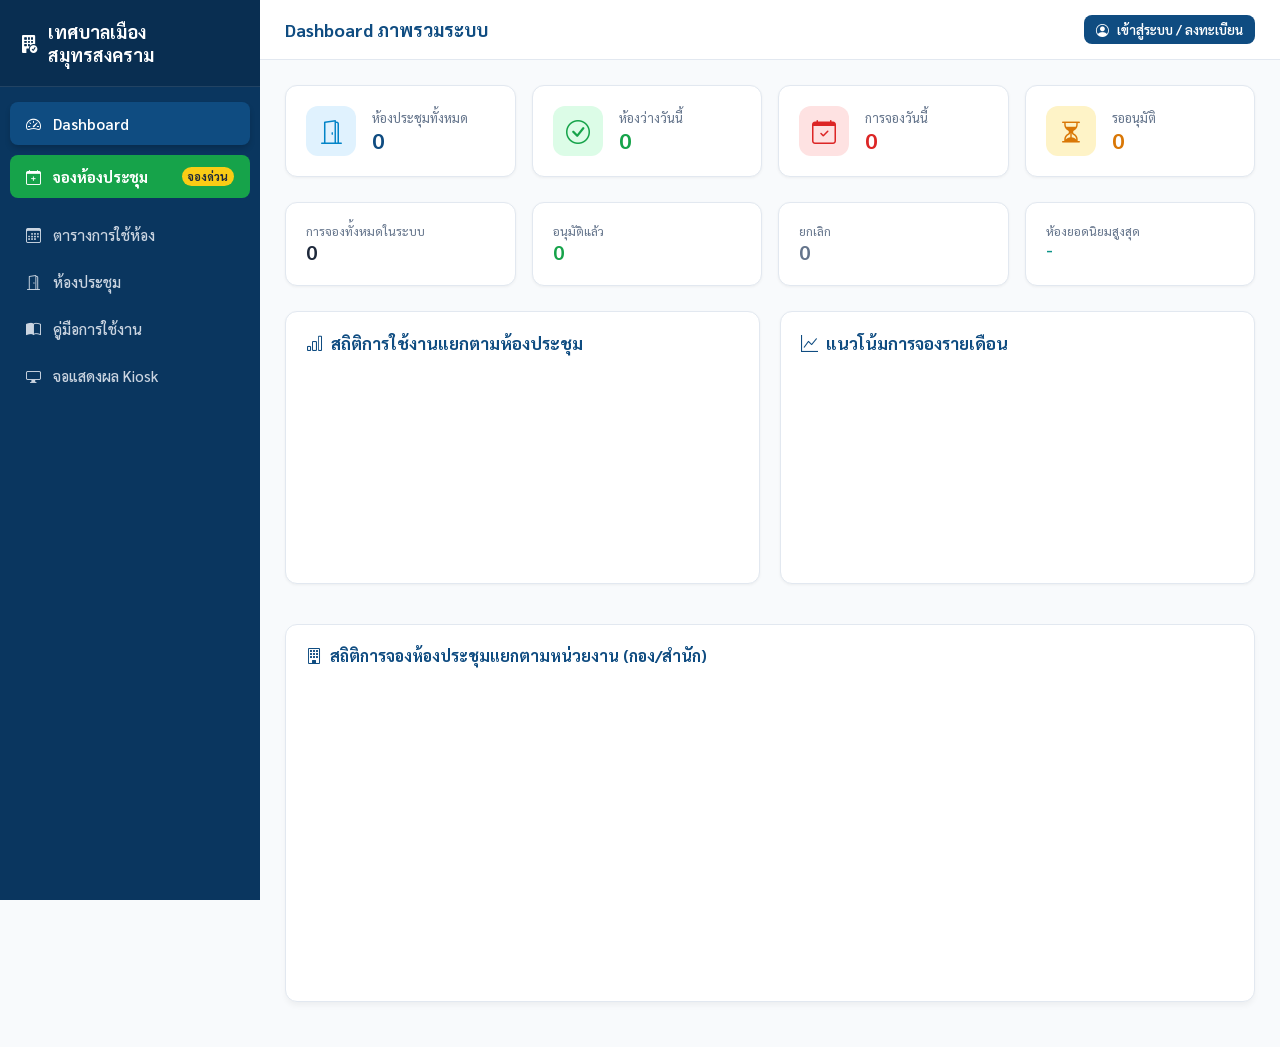
==== index.html @ 31d47b9c "Update index.html" ====
<!DOCTYPE html>
<html lang="th">
<head>
  <meta charset="UTF-8">
  <meta name="viewport" content="width=device-width, initial-scale=1.0, maximum-scale=1.0">
  <title>ระบบจองห้องประชุมออนไลน์ | เทศบาลเมืองสมุทรสงคราม</title>
  
  <!-- Google Fonts: Sarabun -->
  <link rel="preconnect" href="https://fonts.googleapis.com">
  <link rel="preconnect" href="https://fonts.gstatic.com" crossorigin>
  <link href="https://fonts.googleapis.com/css2?family=Sarabun:wght@300;400;500;600;700&display=swap" rel="stylesheet">
  
  <!-- Bootstrap Icons 1.11.3 -->
  <link rel="stylesheet" href="https://cdn.jsdelivr.net/npm/bootstrap-icons@1.11.3/font/bootstrap-icons.min.css">
  
  <!-- Flatpickr (ปฏิทินไทย พ.ศ.) -->
  <link rel="stylesheet" href="https://cdn.jsdelivr.net/npm/flatpickr/dist/flatpickr.min.css">
  
  <!-- SweetAlert2 v11 -->
  <script src="https://cdn.jsdelivr.net/npm/sweetalert2@11"></script>
  
  <!-- Chart.js 4.4.1 -->
  <script src="https://cdn.jsdelivr.net/npm/chart.js"></script>
  
  <!-- FullCalendar 6.1.11 -->
  <script src="https://cdn.jsdelivr.net/npm/fullcalendar@6.1.11/index.global.min.js"></script>
  
  <!-- QRCode.js 1.0.0 -->
  <script src="https://cdnjs.cloudflare.com/ajax/libs/qrcodejs/1.0.0/qrcode.min.js"></script>

  <!-- Google Identity Services (GIS) -->
  <script src="https://accounts.google.com/gsi/client" async defer></script>

  <style>
    :root {
      --primary: #0f4c81;
      --primary-dark: #0a365f;
      --accent: #17a2b8;
      --success: #16a34a;
      --warning: #d97706;
      --danger: #dc2626;
      --teal: #0d9488;
      --bg-body: #f8fafc;
      --card-bg: #ffffff;
      --text-main: #1e293b;
      --muted: #64748b;
      --border: #e2e8f0;
      --sidebar-width: 260px;
    }

    * { box-sizing: border-box; margin: 0; padding: 0; font-family: 'Sarabun', sans-serif; }
    body { background-color: var(--bg-body); color: var(--text-main); display: flex; min-height: 100vh; overflow-x: hidden; }

    /* Layout & Sidebar */
    .sidebar { width: var(--sidebar-width); background: var(--primary-dark); color: #fff; position: fixed; top: 0; bottom: 0; left: 0; z-index: 100; display: flex; flex-direction: column; transition: transform 0.3s ease; }
    .sidebar-brand { padding: 20px; font-size: 18px; font-weight: 700; display: flex; align-items: center; gap: 10px; border-bottom: 1px solid rgba(255,255,255,0.1); background: rgba(0,0,0,0.15); }
    .sidebar-menu { padding: 15px 10px; flex-grow: 1; overflow-y: auto; }
    .nav-item { width: 100%; display: flex; align-items: center; gap: 12px; padding: 12px 16px; color: #cbd5e1; background: transparent; border: none; border-radius: 8px; font-size: 15px; font-weight: 500; cursor: pointer; text-align: left; margin-bottom: 4px; transition: all 0.2s; }
    .nav-item:hover { background: rgba(255,255,255,0.08); color: #fff; }
    .nav-item.active { background: var(--primary); color: #fff; font-weight: 600; box-shadow: 0 4px 6px -1px rgba(0,0,0,0.2); }
    .nav-item-cta { background: #16a34a !important; color: #fff !important; font-weight: 700; margin-top: 10px; margin-bottom: 15px; }
    .nav-item-cta:hover { background: #15803d !important; }
    .badge-cta-pulse { background: #facc15; color: #1e293b; font-size: 11px; padding: 2px 6px; border-radius: 10px; font-weight: 700; margin-left: auto; animation: pulse 2s infinite; }
    .nav-badge { background: var(--danger); color: #fff; font-size: 11px; padding: 2px 6px; border-radius: 10px; font-weight: 700; margin-left: auto; }

    @keyframes pulse { 0% { transform: scale(1); } 50% { transform: scale(1.1); } 100% { transform: scale(1); } }

    .main-content { margin-left: var(--sidebar-width); flex-grow: 1; display: flex; flex-direction: column; min-width: 0; }
    .app-header { background: #fff; border-bottom: 1px solid var(--border); padding: 15px 25px; display: flex; align-items: center; justify-content: space-between; position: sticky; top: 0; z-index: 90; }
    .app-body { padding: 25px; flex-grow: 1; }

    /* Views */
    .app-view { display: none; }
    .app-view.active { display: block; animation: fadeIn 0.25s ease-in-out; }
    @keyframes fadeIn { from { opacity: 0; transform: translateY(4px); } to { opacity: 1; transform: translateY(0); } }

    /* UI Components */
    .card { background: var(--card-bg); border: 1px solid var(--border); border-radius: 12px; padding: 20px; margin-bottom: 20px; box-shadow: 0 1px 3px 0 rgba(0,0,0,0.05); }
    .card-header { display: flex; align-items: center; justify-content: space-between; margin-bottom: 15px; }
    .card-title { font-size: 17px; font-weight: 700; color: var(--primary); display: flex; align-items: center; gap: 8px; }
    
    .form-grid { display: grid; grid-template-columns: repeat(auto-fit, minmax(240px, 1fr)); gap: 16px; margin-bottom: 16px; }
    .form-group { display: flex; flex-direction: column; gap: 6px; }
    .form-group label { font-size: 13.5px; font-weight: 600; color: #475569; }
    .form-control { width: 100%; padding: 10px 14px; border: 1px solid var(--border); border-radius: 8px; font-size: 14px; outline: none; transition: border-color 0.2s; background: #fff; }
    .form-control:focus { border-color: var(--primary); box-shadow: 0 0 0 3px rgba(15,76,129,0.12); }
    
    .btn { display: inline-flex; align-items: center; justify-content: center; gap: 8px; padding: 10px 18px; border-radius: 8px; font-size: 14px; font-weight: 600; cursor: pointer; border: none; transition: all 0.2s; }
    .btn-primary { background: var(--primary); color: #fff; }
    .btn-primary:hover { background: var(--primary-dark); }
    .btn-success { background: var(--success); color: #fff; }
    .btn-danger { background: var(--danger); color: #fff; }
    .btn-outline { background: transparent; border: 1px solid var(--border); color: var(--text-main); }
    .btn-outline:hover { background: #f1f5f9; }
    .btn-sm { padding: 6px 12px; font-size: 13px; }

    /* Tables */
    .table-wrap { width: 100%; overflow-x: auto; }
    table { width: 100%; border-collapse: collapse; text-align: left; font-size: 14px; }
    th { background: #f8fafc; color: #475569; font-weight: 600; padding: 12px 14px; border-bottom: 2px solid var(--border); }
    td { padding: 12px 14px; border-bottom: 1px solid var(--border); color: #334155; }
    tr:hover td { background: #f8fafc; }

    /* Badges */
    .badge { display: inline-block; padding: 4px 10px; border-radius: 20px; font-size: 12px; font-weight: 600; }
    .badge-pending { background: #fef3c7; color: #b45309; }
    .badge-approved { background: #dcfce7; color: #15803d; }
    .badge-rejected { background: #fee2e2; color: #991b1b; }
    .badge-cancelled { background: #f1f5f9; color: #475569; }
    .badge-completed { background: #e0f2fe; color: #0369a1; }

    /* Room Availability Cards & Layout Selector */
    .avail-item { background: #fff; border: 1px solid var(--border); border-radius: 10px; padding: 14px; cursor: pointer; transition: all 0.2s; }
    .avail-item:hover { border-color: var(--primary); box-shadow: 0 4px 6px -1px rgba(0,0,0,0.05); }
    .avail-item.selected { border-color: var(--primary); background: #f0f9ff; box-shadow: 0 0 0 2px var(--primary); }
    .avail-status { font-size: 13px; font-weight: 500; }
    .avail-free { color: var(--success); }
    .avail-busy { color: var(--danger); }

    .layout-grid { display: grid; grid-template-columns: repeat(auto-fit, minmax(220px, 1fr)); gap: 15px; }
    .layout-card { background: #fff; border: 2px solid var(--border); border-radius: 12px; overflow: hidden; cursor: pointer; transition: all 0.2s; display: flex; flex-direction: column; }
    .layout-card:hover { border-color: #cbd5e1; }
    .layout-card.selected { border-color: var(--primary); background: #f0f9ff; box-shadow: 0 0 0 3px rgba(15,76,129,0.15); }
    .layout-media-wrap { position: relative; height: 140px; background: #e2e8f0; }
    .layout-media-wrap img { width: 100%; height: 100%; object-fit: cover; }
    .layout-tab-pill { position: absolute; bottom: 8px; left: 50%; transform: translateX(-50%); background: rgba(0,0,0,0.6); padding: 3px; border-radius: 20px; display: flex; gap: 2px; }
    .layout-tab-btn { background: transparent; border: none; color: #fff; font-size: 11px; padding: 3px 10px; border-radius: 15px; cursor: pointer; }
    .layout-tab-btn.active { background: var(--primary); font-weight: 600; }
    .layout-info { padding: 12px; flex-grow: 1; display: flex; flex-direction: column; }
    .layout-title { font-weight: 700; font-size: 14px; color: var(--primary); margin-bottom: 4px; }
    .layout-desc { font-size: 12px; color: var(--muted); margin-bottom: 10px; flex-grow: 1; }
    .btn-preview-layout { background: transparent; border: 1px solid var(--border); border-radius: 6px; font-size: 11.5px; color: var(--primary); padding: 4px; cursor: pointer; text-align: center; }
    .btn-preview-layout:hover { background: #e0f2fe; }

    /* Time Presets */
    .time-preset-btn { background: #f1f5f9; border: 1px solid var(--border); color: #334155; font-size: 12.5px; padding: 6px 12px; border-radius: 6px; cursor: pointer; font-weight: 600; }
    .time-preset-btn:hover { background: #e2e8f0; }
    .time-preset-btn.active { background: var(--primary); color: #fff; border-color: var(--primary); }

    /* Modals */
    .modal-backdrop { position: fixed; top: 0; left: 0; right: 0; bottom: 0; background: rgba(0,0,0,0.5); z-index: 1000; display: flex; align-items: center; justify-content: center; padding: 20px; opacity: 0; pointer-events: none; transition: opacity 0.2s; }
    .modal-backdrop.show { opacity: 1; pointer-events: auto; }
    .modal-box { background: #fff; border-radius: 12px; width: 100%; max-width: 600px; max-height: 90vh; overflow-y: auto; padding: 24px; box-shadow: 0 20px 25px -5px rgba(0,0,0,0.2); transform: translateY(10px); transition: transform 0.2s; }
    .modal-backdrop.show .modal-box { transform: translateY(0); }

    /* Loading Overlay */
    .loading-overlay { position: fixed; inset: 0; background: rgba(255,255,255,0.85); z-index: 2000; display: flex; flex-direction: column; align-items: center; justify-content: center; gap: 12px; opacity: 0; pointer-events: none; transition: opacity 0.2s; }
    .loading-overlay.show { opacity: 1; pointer-events: auto; }
    .spinner { width: 42px; height: 42px; border: 4px solid var(--border); border-top-color: var(--primary); border-radius: 50%; animation: spin 0.8s linear infinite; }
    @keyframes spin { to { transform: rotate(360deg); } }

    /* Responsive */
    @media (max-width: 768px) {
      .sidebar { transform: translateX(-100%); }
      .sidebar.open { transform: translateX(0); }
      .main-content { margin-left: 0; }
      .mobile-toggle { display: inline-flex !important; }
    }
    .mobile-toggle { display: none; background: transparent; border: none; font-size: 22px; cursor: pointer; color: var(--primary); }
    .sidebar-overlay { position: fixed; inset: 0; background: rgba(0,0,0,0.4); z-index: 95; display: none; }
    .sidebar-overlay.show { display: block; }
  </style>
</head>
<body>

  <!-- Sidebar Navigation -->
  <div class="sidebar" id="sidebar">
    <div class="sidebar-brand">
      <i class="bi bi-building-fill-check"></i>
      <span id="orgNameLabel">เทศบาลเมืองสมุทรสงคราม</span>
    </div>
    <div class="sidebar-menu">
      <button type="button" class="nav-item active" data-view="dashboard" onclick="navigateTo('dashboard')">
        <i class="bi bi-speedometer2"></i><span>Dashboard</span>
      </button>
      <button type="button" class="nav-item nav-item-cta" data-view="booking" onclick="navigateTo('booking')">
        <i class="bi bi-calendar-plus"></i><span>จองห้องประชุม</span>
        <span class="badge-cta-pulse">จองด่วน</span>
      </button>
      <button type="button" class="nav-item" data-view="calendar" onclick="navigateTo('calendar')">
        <i class="bi bi-calendar3"></i><span>ตารางการใช้ห้อง</span>
      </button>
      <button type="button" class="nav-item" data-view="rooms" onclick="navigateTo('rooms')">
        <i class="bi bi-door-open"></i><span>ห้องประชุม</span>
      </button>
      <!-- ปุ่มเมนูคู่มือการใช้งาน -->
<button type="button" class="nav-item" data-view="manual" onclick="navigateTo('manual')">
  <i class="bi bi-book-half"></i>
  <span>คู่มือการใช้งาน</span>
</button>
      <!-- เมนู Kiosk สำหรับขึ้นจอภาพ -->
      <button type="button" class="nav-item" data-view="kiosk" onclick="navigateTo('kiosk')">
        <i class="bi bi-display"></i><span>จอแสดงผล Kiosk</span>
      </button>

      <button type="button" class="nav-item auth-required-nav" data-view="mybookings" onclick="navigateTo('mybookings')" style="display:none;">
        <i class="bi bi-journal-check"></i><span>รายการของฉัน</span>
        <span id="sidebarMyBookingsBadge" class="nav-badge" style="display:none;">0</span>
      </button>
      <button type="button" class="nav-item auth-required-nav" data-view="stats" onclick="navigateTo('stats')" style="display:none;">
        <i class="bi bi-search"></i><span>สถิติและค้นหา</span>
      </button>
      <button type="button" class="nav-item" data-view="approval" id="navApprovalBtn" onclick="navigateTo('approval')" style="display:none;">
        <i class="bi bi-check2-square"></i><span>อนุมัติการจอง</span>
        <span id="sidebarPendingBadge" class="nav-badge" style="display:none;">0</span>
      </button>
      <button type="button" class="nav-item" data-view="admin" id="navAdminBtn" onclick="navigateTo('admin')" style="display:none;">
        <i class="bi bi-gear-fill"></i><span>จัดการระบบ</span>
        <span id="sidebarAdminBadge" class="nav-badge" style="display:none;">0</span>
      </button>
    </div>
  </div>

  <div class="sidebar-overlay" id="sidebarOverlay" onclick="toggleSidebar(false)"></div>

  <!-- Main Content Layout -->
  <div class="main-content">
    <header class="app-header">
      <div style="display: flex; align-items: center; gap: 15px;">
        <button class="mobile-toggle" onclick="toggleSidebar(true)"><i class="bi bi-list"></i></button>
        <h1 id="pageTitle" style="font-size: 18px; font-weight: 700; color: var(--primary);">Dashboard ภาพรวมระบบ</h1>
      </div>
      <div>
        <button type="button" class="btn btn-primary btn-sm" id="authActionBtn" onclick="openLoginModal()">
          <i class="bi bi-person-circle"></i> เข้าสู่ระบบ / ลงทะเบียน
        </button>
        <div id="headerUserBox" style="display: none; align-items: center; gap: 12px; cursor: pointer;" onclick="openProfileModal()">
          <div id="headerUserAvatar" style="width: 36px; height: 36px; background: var(--primary); color: #fff; border-radius: 50%; display: flex; align-items: center; justify-content: center; font-weight: 700;">U</div>
          <div style="text-align: left; line-height: 1.2;">
            <div id="headerUserName" style="font-size: 14px; font-weight: 700; color: var(--text-main);">ชื่อผู้ใช้</div>
            <div style="display: flex; align-items: center; gap: 6px;">
              <small id="headerUserDept" style="color: var(--muted); font-size: 11.5px;">กอง/สำนัก</small>
              <span id="headerUserRole" class="badge badge-approved" style="font-size: 10px; padding: 1px 6px;">User</span>
            </div>
          </div>
        </div>
      </div>
    </header>

    <div class="app-body">

      <!-- View: Dashboard -->
      <section class="app-view active" id="view-dashboard">
        <div style="display: grid; grid-template-columns: repeat(auto-fit, minmax(220px, 1fr)); gap: 16px; margin-bottom: 25px;">
          <div class="card" style="margin-bottom:0; display:flex; align-items:center; gap:16px;">
            <div style="width:50px; height:50px; background:#e0f2fe; color:#0284c7; border-radius:12px; display:flex; align-items:center; justify-content:center; font-size:24px;"><i class="bi bi-door-open"></i></div>
            <div><div style="font-size:13px; color:var(--muted);">ห้องประชุมทั้งหมด</div><div id="kpiTotalRooms" style="font-size:22px; font-weight:700; color:var(--primary);">0</div></div>
          </div>
          <div class="card" style="margin-bottom:0; display:flex; align-items:center; gap:16px;">
            <div style="width:50px; height:50px; background:#dcfce7; color:#16a34a; border-radius:12px; display:flex; align-items:center; justify-content:center; font-size:24px;"><i class="bi bi-check-circle"></i></div>
            <div><div style="font-size:13px; color:var(--muted);">ห้องว่างวันนี้</div><div id="kpiAvailToday" style="font-size:22px; font-weight:700; color:#16a34a;">0</div></div>
          </div>
          <div class="card" style="margin-bottom:0; display:flex; align-items:center; gap:16px;">
            <div style="width:50px; height:50px; background:#fee2e2; color:#dc2626; border-radius:12px; display:flex; align-items:center; justify-content:center; font-size:24px;"><i class="bi bi-calendar-check"></i></div>
            <div><div style="font-size:13px; color:var(--muted);">การจองวันนี้</div><div id="kpiBookedToday" style="font-size:22px; font-weight:700; color:#dc2626;">0</div></div>
          </div>
          <div class="card" style="margin-bottom:0; display:flex; align-items:center; gap:16px;">
            <div style="width:50px; height:50px; background:#fef3c7; color:#d97706; border-radius:12px; display:flex; align-items:center; justify-content:center; font-size:24px;"><i class="bi bi-hourglass-split"></i></div>
            <div><div style="font-size:13px; color:var(--muted);">รออนุมัติ</div><div id="kpiPending" style="font-size:22px; font-weight:700; color:#d97706;">0</div></div>
          </div>
        </div>

        <!-- Dashboard Quick Approval (เฉพาะ Admin/Approver) -->
        <div class="card" id="dashPendingCardContainer" style="display:none; border-left: 4px solid var(--warning);">
          <div class="card-header">
            <div class="card-title"><i class="bi bi-exclamation-triangle-fill" style="color:var(--warning);"></i> รายการจองด่วนที่รอการอนุมัติของคุณ</div>
            <button class="btn btn-outline btn-sm" onclick="loadDashboard()"><i class="bi bi-arrow-clockwise"></i> รีเฟรช</button>
          </div>
          <div class="table-wrap">
            <table>
              <thead>
                <tr><th>รหัส</th><th>วันที่ / เวลา</th><th>ห้องประชุม</th><th>หัวข้อ</th><th>ผู้จอง / หน่วยงาน</th><th>สถานะ</th><th>ดำเนินการด่วน</th></tr>
              </thead>
              <tbody id="dashPendingBody"></tbody>
            </table>
          </div>
        </div>

        <div style="display: grid; grid-template-columns: repeat(auto-fit, minmax(220px, 1fr)); gap: 16px; margin-bottom: 25px;">
          <div class="card" style="margin-bottom:0;"><div style="font-size:12.5px; color:var(--muted);">การจองทั้งหมดในระบบ</div><div id="kpiTotalBookings" style="font-size:20px; font-weight:700; color:var(--text-main);">0</div></div>
          <div class="card" style="margin-bottom:0;"><div style="font-size:12.5px; color:var(--muted);">อนุมัติแล้ว</div><div id="kpiApproved" style="font-size:20px; font-weight:700; color:var(--success);">0</div></div>
          <div class="card" style="margin-bottom:0;"><div style="font-size:12.5px; color:var(--muted);">ยกเลิก</div><div id="kpiCancelled" style="font-size:20px; font-weight:700; color:var(--muted);">0</div></div>
          <div class="card" style="margin-bottom:0;"><div style="font-size:12.5px; color:var(--muted);">ห้องยอดนิยมสูงสุด</div><div id="kpiMostUsed" style="font-size:16px; font-weight:700; color:var(--teal);">-</div><small id="kpiMostUsedSub" style="color:var(--muted);"></small></div>
        </div>

        <div style="display:grid; grid-template-columns: repeat(auto-fit, minmax(320px, 1fr)); gap:20px; margin-bottom:20px;">
          <div class="card"><div class="card-header"><div class="card-title"><i class="bi bi-bar-chart"></i> สถิติการใช้งานแยกตามห้องประชุม</div></div><canvas id="chartByRoom" height="190"></canvas></div>
          <div class="card"><div class="card-header"><div class="card-title"><i class="bi bi-graph-up"></i> แนวโน้มการจองรายเดือน</div></div><canvas id="chartByMonth" height="190"></canvas></div>
        </div>

        <div class="card" style="background:#fff; border-radius:12px; padding:20px; box-shadow:0 4px 6px -1px rgba(0,0,0,0.05);">
          <div class="card-header" style="margin-bottom: 15px;">
            <div class="card-title" style="font-weight:700; font-size:16px; color:#0f4c81;">
              <i class="bi bi-building"></i> สถิติการจองห้องประชุมแยกตามหน่วยงาน (กอง/สำนัก)
            </div>
          </div>
          <div style="position: relative; height: 300px; width: 100%;">
            <canvas id="chartByDepartment"></canvas>
          </div>
        </div>
      </section>

      <!-- View: Booking -->
      <section class="app-view" id="view-booking">
        <!-- 1. ตรวจสอบสถานะห้องว่างอัตโนมัติประจำวัน (วันที่ชิดขวาสุด) -->
        <div class="card mb-4" style="padding: 20px; background: #fff; border-radius: 12px; box-shadow: 0 4px 6px -1px rgba(0,0,0,0.05);">
          <div style="display: flex; justify-content: space-between; align-items: center; flex-wrap: wrap; gap: 15px; margin-bottom: 15px;">
            <div style="font-weight: 700; font-size: 16px; color: #0f4c81;">
              <i class="bi bi-calendar-check"></i> 1. ตรวจสอบสถานะห้องว่างอัตโนมัติประจำวัน
            </div>
            
            <div style="display: flex; align-items: center; gap: 8px; background: #f8fafc; padding: 6px 12px; border-radius: 8px; border: 1px solid #e2e8f0;">
              <label for="availCheckDate" style="font-size: 13.5px; font-weight: 600; color: #475569; margin: 0; white-space: nowrap;">
                <i class="bi bi-calendar3"></i> วันที่ใช้งาน:
              </label>
              <input type="text" id="availCheckDate" class="form-control" style="background: #fff; cursor: pointer; width: 140px; text-align: center; font-weight: 600;" placeholder="-- เลือกวันที่ --" readonly>
            </div>
          </div>

          <div id="roomAvailCards" style="display: grid; grid-template-columns: repeat(auto-fill, minmax(280px, 1fr)); gap: 15px;">
            <div style="color:var(--muted); padding:10px 0;">กำลังโหลดสถานะห้องประชุม...</div>
          </div>
        </div>

        <!-- 2. ฟอร์มกรอกข้อมูลการจอง -->
        <div class="card">
          <div class="card-header"><div class="card-title"><i class="bi bi-pencil-square"></i> 2. กรอกข้อมูลการจองและกำหนดรูปแบบห้องประชุม</div></div>
          <form id="bookingForm" onsubmit="submitBookingForm(event)">
            <div class="form-grid">
              <div class="form-group"><label>ชื่อผู้จอง *</label><input type="text" id="bkName" class="form-control" required></div>
              <div class="form-group"><label>หน่วยงาน (กอง/สำนัก) *</label><select id="bkDept" class="form-control" required></select></div>
              <div class="form-group"><label>เบอร์โทรศัพท์ติดต่อ *</label><input type="tel" id="bkPhone" class="form-control" placeholder="0812345678" required></div>
              <div class="form-group"><label>อีเมลผู้ใช้งาน *</label><input type="email" id="bkEmail" class="form-control" required></div>
            </div>

            <div class="form-grid" style="margin-top: 15px;">
              <div class="form-group"><label>ห้องประชุม *</label><select id="bkRoomId" class="form-control" onchange="syncSelectedRoomCard(); triggerAutoCheckAvailability();" required></select></div>
              <div class="form-group"><label>วันที่ใช้งาน *</label><input type="text" id="bkDate" class="form-control" onchange="syncDateFromForm()" placeholder="-- เลือกวันที่ --" readonly style="background:#fff; cursor:pointer;" required></div>
            </div>

            <!-- กำหนดช่วงเวลากับ Presets -->
            <div class="form-group" style="margin-top: 15px; background: #f8fafc; border: 1px solid var(--border); border-radius: 10px; padding: 15px;">
              <div style="display: flex; justify-content: space-between; align-items: center; margin-bottom: 10px;">
                <label style="font-weight: 700; color: var(--primary); margin: 0;"><i class="bi bi-clock"></i> กำหนดช่วงเวลาการใช้งาน *</label>
                <div id="bookingDurationText" style="font-size: 13px; font-weight: 600; background: #e0f2fe; color: #0369a1; padding: 2px 10px; border-radius: 12px; border: 1px solid #bae6fd;">รวม 0 นาที</div>
              </div>
              
              <div style="display: flex; flex-wrap: wrap; gap: 8px; margin-bottom: 12px;">
                <button type="button" class="time-preset-btn" onclick="applyTimePreset('08:30', '12:00', this)"><i class="bi bi-sun"></i> เช้า (08:30 - 12:00)</button>
                <button type="button" class="time-preset-btn" onclick="applyTimePreset('13:00', '16:30', this)"><i class="bi bi-moon"></i> บ่าย (13:00 - 16:30)</button>
                <button type="button" class="time-preset-btn" onclick="applyTimePreset('08:30', '16:30', this)"><i class="bi bi-calendar-day"></i> เต็มวัน (08:30 - 16:30)</button>
                <button type="button" class="time-preset-btn" onclick="applyTimeDuration(60, this)"><i class="bi bi-stopwatch"></i> 1 ชม.</button>
                <button type="button" class="time-preset-btn" onclick="applyTimeDuration(120, this)"><i class="bi bi-stopwatch"></i> 2 ชม.</button>
              </div>

              <div class="form-grid" style="margin-bottom: 0;">
                <div class="form-group"><label>เวลาเริ่มต้น</label><select id="bkStart" class="form-control" onchange="onStartTimeChanged(); triggerAutoCheckAvailability();" required></select></div>
                <div class="form-group"><label>เวลาสิ้นสุด</label><select id="bkEnd" class="form-control" onchange="onEndTimeChanged(); triggerAutoCheckAvailability();" required></select></div>
              </div>
            </div>

            <div id="liveAvailStatusBox" style="margin-top: 15px;"></div>

            <!-- ผังโต๊ะเก้าอี้ -->
            <div class="form-group" style="margin-top: 20px;">
              <label style="font-weight: 700; color: var(--primary); margin-bottom: 8px; display: block;"><i class="bi bi-grid-3x3-gap"></i> รูปแบบการจัดโต๊ะและเก้าอี้ภายในห้องประชุม *</label>
              <input type="hidden" id="bkSeatingLayout" value="แบบชั้นเรียน (Classroom)">
              <div class="layout-grid" id="bookingLayoutGrid"></div>
            </div>

            <div class="form-grid" style="margin-top: 20px;">
              <div class="form-group"><label>หัวข้อการประชุม / กิจกรรม *</label><input type="text" id="bkTopic" class="form-control" placeholder="เช่น ประชุมหัวหน้าส่วนราชการ ประจำเดือน" required></div>
              <div class="form-group"><label>จำนวนผู้เข้าร่วม (คน) *</label><input type="number" id="bkParticipants" class="form-control" min="1" value="10" required></div>
              <div class="form-group">
                <label>ลักษณะการประชุม</label>
                <select id="bkMeetingType" class="form-control" onchange="onMeetingTypeChanged()">
                  <option value="On-site">On-site (ประชุมในห้อง)</option>
                  <option value="Online">Online (ระบบออนไลน์)</option>
                  <option value="Hybrid">Hybrid (ผสมผสาน)</option>
                </select>
              </div>
            </div>

            <div class="form-grid" style="margin-top: 15px;">
              <div class="form-group"><label>อุปกรณ์โสตทัศนูปกรณ์เพิ่มเติม</label><input type="text" id="bkEquipment" class="form-control" placeholder="เช่น ไมโครโฟนไร้สาย, โปรเจกเตอร์, ระบบประชุมทางไกล"></div>
              <div class="form-group"><label>รายละเอียดเพิ่มเติม / หมายเหตุ</label><input type="text" id="bkDetail" class="form-control" placeholder="ต้องการอาหารว่าง 20 ชุด หรือความต้องการอื่นๆ"></div>
            </div>

            <div style="margin-top: 25px; text-align: right;">
              <button type="submit" class="btn btn-primary" id="btnSubmitBooking" style="padding: 12px 30px; font-size: 16px;"><i class="bi bi-check-circle"></i> ยืนยันการจองห้องประชุม</button>
            </div>
          </form>
        </div>
      </section>

      <!-- View: Approval -->
      <section class="app-view" id="view-approval">
        <div class="card">
          <div class="card-header">
            <div class="card-title"><i class="bi bi-check2-square"></i> รายการรออนุมัติการใช้ห้องประชุม</div>
            <button class="btn btn-outline btn-sm" onclick="loadApprovalViewData()"><i class="bi bi-arrow-clockwise"></i> รีเฟรชข้อมูล</button>
          </div>
          <div style="display:flex; flex-wrap:wrap; gap:12px; margin-bottom:16px;">
            <div style="flex-grow:1; min-width:240px;">
              <input type="text" id="approvalSearchQuery" class="form-control" placeholder="🔍 ค้นหา (หัวข้อ, ผู้จอง, รหัส, กอง/สำนัก)..." oninput="filterApprovalTable()">
            </div>
            <div style="width:220px;">
              <select id="approvalRoomFilter" class="form-control" onchange="filterApprovalTable()">
                <option value="">ทุกห้องประชุม</option>
              </select>
            </div>
          </div>
          <div class="table-wrap">
            <table>
              <thead>
                <tr><th>รหัสจอง</th><th>วันที่ / เวลา</th><th>ห้องประชุม</th><th>หัวข้อการประชุม</th><th>ผู้จอง / หน่วยงาน</th><th>จำนวน</th><th>ดำเนินการพิจารณา</th></tr>
              </thead>
              <tbody id="standaloneApprovalBody"></tbody>
            </table>
          </div>
        </div>
      </section>

      <!-- View: Calendar -->
      <section class="app-view" id="view-calendar">
        <div class="card">
          <div class="card-header">
            <div class="card-title"><i class="bi bi-calendar3"></i> ตารางการใช้ห้องประชุมออนไลน์ (FullCalendar)</div>
            <div style="display: flex; gap: 10px; align-items: center;">
              <select id="calendarRoomFilter" class="form-control" style="width: 200px;" onchange="loadCalendarEvents()"><option value="">ทุกห้องประชุม</option></select>
              <button class="btn btn-outline btn-sm" onclick="loadCalendarEvents()"><i class="bi bi-arrow-clockwise"></i> รีเฟรช</button>
            </div>
          </div>
          <div id="calendarLegend" style="display: flex; flex-wrap: wrap; gap: 15px; margin-bottom: 15px; font-size: 13px;"></div>
          <div id="fullCalendarEl" style="background: #fff; border-radius: 8px; padding: 10px;"></div>
        </div>
      </section>

      <!-- View: Rooms Directory -->
      <section class="app-view" id="view-rooms">
        <div class="card-header" style="margin-bottom: 15px;"><div class="card-title"><i class="bi bi-door-open"></i> รายละเอียดห้องประชุมและสิ่งอำนวยความสะดวก</div></div>
        <div id="roomsDirectoryGrid" style="display: grid; grid-template-columns: repeat(auto-fill, minmax(320px, 1fr)); gap: 20px;"></div>
      </section>

      <!-- View: My Bookings -->
      <section class="app-view" id="view-mybookings">
        <div class="card">
          <div class="card-header"><div class="card-title"><i class="bi bi-journal-check"></i> รายการจองห้องประชุมของฉัน</div></div>
          <div style="display: flex; gap: 10px; margin-bottom: 15px; max-width: 450px;">
            <input type="email" id="myBookingEmailInput" class="form-control" placeholder="กรอกอีเมลของคุณเพื่อค้นหา...">
            <button class="btn btn-primary" onclick="loadMyBookings()"><i class="bi bi-search"></i> ค้นหา</button>
          </div>
          <div class="table-wrap">
            <table>
              <thead>
                <tr><th>รหัสจอง</th><th>วันที่ / เวลา</th><th>ห้องประชุม</th><th>หัวข้อ</th><th>สถานะ</th><th>จัดการ</th></tr>
              </thead>
              <tbody id="myBookingsBody">
                <tr><td colspan="6" style="text-align:center; color:var(--muted); padding:20px;">กรุณากรอกอีเมลหรือเข้าสู่ระบบเพื่อดูรายการจอง</td></tr>
              </tbody>
            </table>
          </div>
        </div>
      </section>

      <!-- View: Stats & Search -->
      <section class="app-view" id="view-stats">
        <div class="card mb-4" style="background:#fff; border-radius:12px; padding:20px; box-shadow:0 4px 6px -1px rgba(0,0,0,0.05);">
          <div class="card-header" style="border-bottom:1px solid #e2e8f0; padding-bottom:12px; margin-bottom:16px;">
            <div class="card-title" style="font-size:16px; font-weight:700; color:#0f4c81;">
              <i class="bi bi-search"></i> ค้นหารายการจองห้องประชุมทั้งหมด
            </div>
          </div>
          
          <div class="form-grid" style="display:grid; grid-template-columns: repeat(auto-fit, minmax(200px, 1fr)); gap:15px; margin-bottom:16px;">
            <div class="form-group">
              <label style="font-weight:600; font-size:13.5px; color:#475569; margin-bottom:6px; display:block;">คำค้นหา</label>
              <input type="text" id="searchQuery" class="form-control" placeholder="รหัส / ผู้จอง / หัวข้อ">
            </div>
            
            <div class="form-group">
              <label style="font-weight:600; font-size:13.5px; color:#475569; margin-bottom:6px; display:block;">ห้องประชุม</label>
              <select id="searchRoom" class="form-control"><option value="">ทั้งหมด</option></select>
            </div>
            
            <div class="form-group">
              <label style="font-weight:600; font-size:13.5px; color:#475569; margin-bottom:6px; display:block;">วันที่ใช้งาน</label>
              <input type="text" id="searchDate" class="form-control" placeholder="-- ทุกวันที่ --" readonly style="background:#fff; cursor:pointer;">
            </div>
            
            <div class="form-group">
              <label style="font-weight:600; font-size:13.5px; color:#475569; margin-bottom:6px; display:block;">สถานะ</label>
              <select id="searchStatus" class="form-control">
                <option value="">ทั้งหมด</option>
                <option value="รออนุมัติ">รออนุมัติ</option>
                <option value="อนุมัติ">อนุมัติ</option>
                <option value="ไม่อนุมัติ">ไม่อนุมัติ</option>
                <option value="ยกเลิก">ยกเลิก</option>
                <option value="เสร็จสิ้น">เสร็จสิ้น</option>
              </select>
            </div>
          </div>

          <div style="display:flex; gap:10px; margin-bottom:20px;">
            <button class="btn btn-primary" onclick="runBookingSearch()"><i class="bi bi-search"></i> ค้นหา</button>
            <button class="btn btn-light" onclick="resetBookingSearch()"><i class="bi bi-eraser"></i> ล้างตัวกรอง</button>
          </div>

          <div class="table-wrap">
            <table>
              <thead>
                <tr><th>รหัสจอง</th><th>วันที่</th><th>เวลา</th><th>ห้องประชุม</th><th>หัวข้อ</th><th>ผู้จอง / หน่วยงาน</th><th>สถานะ</th><th>จัดการ</th></tr>
              </thead>
              <tbody id="searchResultBody"></tbody>
            </table>
          </div>
        </div>

        <div class="card" style="background:#fff; border-radius:12px; padding:20px; box-shadow:0 4px 6px -1px rgba(0,0,0,0.05);">
          <div class="card-header" style="border-bottom:1px solid #e2e8f0; padding-bottom:12px; margin-bottom:16px;">
            <div class="card-title" style="font-size:16px; font-weight:700; color:#0f4c81;">
              <i class="bi bi-pie-chart"></i> สัดส่วนสถานะการจองทั้งหมด
            </div>
          </div>
          <div style="max-width:420px; margin:0 auto; position:relative;">
            <canvas id="chartByStatus" height="220"></canvas>
          </div>
        </div>
      </section>

      <!-- View: Admin Management -->
      <section class="app-view" id="view-admin">
        <div style="display: flex; gap: 8px; margin-bottom: 20px; flex-wrap: wrap; border-bottom: 2px solid var(--border); padding-bottom: 12px;">
  <button class="btn btn-primary btn-sm tab-btn active" onclick="switchAdminTab('approval', this)"><i class="bi bi-check2-square"></i> อนุมัติการจอง</button>
  <button class="btn btn-outline btn-sm tab-btn" onclick="switchAdminTab('allbookings', this)"><i class="bi bi-journals"></i> จัดการรายการจองทั้งหมด</button>
  <button class="btn btn-outline btn-sm tab-btn" onclick="switchAdminTab('rooms', this)"><i class="bi bi-door-open"></i> จัดการห้องประชุม</button>
  <button class="btn btn-outline btn-sm tab-btn admin-only-tab" onclick="switchAdminTab('users', this)"><i class="bi bi-people"></i> จัดการผู้ใช้งาน</button>
  <button class="btn btn-outline btn-sm tab-btn admin-only-tab" onclick="switchAdminTab('settings', this)"><i class="bi bi-sliders"></i> ตั้งค่าระบบ</button>
  <button class="btn btn-outline btn-sm tab-btn admin-only-tab" onclick="switchAdminTab('audit', this)"><i class="bi bi-shield-check"></i> ประวัติระบบ (Audit Log)</button>
</div>

        <!-- Tab 1: Approval -->
        <div class="tab-panel active" id="admin-tab-approval">
          <div class="card">
            <div class="card-header"><div class="card-title"><i class="bi bi-hourglass-split"></i> รายการรออนุมัติ</div><button class="btn btn-outline btn-sm" onclick="loadAdminBookings()"><i class="bi bi-arrow-clockwise"></i></button></div>
            <div class="table-wrap">
              <table>
                <thead><tr><th>รหัส</th><th>วันที่ / เวลา</th><th>ห้อง</th><th>หัวข้อ</th><th>ผู้จอง</th><th>ผู้เข้าร่วม</th><th>พิจารณา</th></tr></thead>
                <tbody id="adminApprovalBody"></tbody>
              </table>
            </div>
          </div>
        </div>

        <!-- Tab 2: All Bookings -->
        <div class="tab-panel" id="admin-tab-allbookings" style="display: none;">
          <div class="card">
            <div class="card-header"><div class="card-title"><i class="bi bi-journals"></i> รายการจองทั้งหมดในระบบ</div></div>
            <div class="table-wrap">
              <table>
                <thead><tr><th>รหัส</th><th>วันที่/เวลา</th><th>ห้อง</th><th>หัวข้อ</th><th>ผู้จอง</th><th>สถานะ</th><th>เปลี่ยนสถานะ</th></tr></thead>
                <tbody id="adminAllBookingsBody"></tbody>
              </table>
            </div>
          </div>
        </div>

        <!-- Tab 3: Rooms -->
        <div class="tab-panel" id="admin-tab-rooms" style="display: none;">
          <div class="card">
            <div class="card-header">
              <div class="card-title"><i class="bi bi-door-open"></i> จัดการข้อมูลห้องประชุม</div>
              <button class="btn btn-primary btn-sm" onclick="openRoomModal()"><i class="bi bi-plus-lg"></i> เพิ่มห้องประชุม</button>
            </div>
            <div class="table-wrap">
              <table>
                <thead><tr><th>รูปภาพ</th><th>รหัส</th><th>ชื่อห้อง</th><th>อาคาร/ชั้น</th><th>ความจุ</th><th>สถานะ</th><th>จัดการ</th></tr></thead>
                <tbody id="adminRoomsBody"></tbody>
              </table>
            </div>
          </div>
        </div>

        <!-- Tab 4: Users -->
        <div class="tab-panel" id="admin-tab-users" style="display: none;">
          <div class="card">
            <div class="card-header">
              <div class="card-title"><i class="bi bi-people"></i> จัดการบัญชีผู้ใช้งาน</div>
              <button class="btn btn-primary btn-sm" onclick="openUserModal()"><i class="bi bi-person-plus"></i> เพิ่มผู้ใช้งาน</button>
            </div>
            <div class="table-wrap">
              <table>
                <thead><tr><th>อีเมล</th><th>ชื่อ-นามสกุล</th><th>กอง/สำนัก</th><th>สิทธิ์</th><th>สถานะ</th><th>จัดการ</th></tr></thead>
                <tbody id="adminUsersBody"></tbody>
              </table>
            </div>
          </div>
        </div>

        <!-- Tab 5: Settings -->
        <div class="tab-panel" id="admin-tab-settings" style="display: none;">
          <div class="card" style="max-width: 800px;">
            <div class="card-header"><div class="card-title"><i class="bi bi-sliders"></i> ตั้งค่าพารามิเตอร์ระบบ</div></div>
            <form onsubmit="submitAdminSettings(event)">
              <div class="form-group mb-3"><label>ชื่อหน่วยงาน / องค์กร</label><input type="text" id="setOrgName" class="form-control" required></div>
              <div class="form-group mb-3"><label>URL เว็บไซต์หลัก (Frontend URL บน GitHub Pages)</label><input type="url" id="setFrontendUrl" class="form-control" placeholder="https://smskcityservices.github.io/..."></div>
              <div class="form-grid">
                <div class="form-group"><label>เวลาเปิดทำการ</label><input type="time" id="setOpenHour" class="form-control" required></div>
                <div class="form-group"><label>เวลาปิดทำการ</label><input type="time" id="setCloseHour" class="form-control" required></div>
              </div>
              <div class="form-grid" style="margin-top:15px;">
                <div class="form-group"><label>ต้องอนุมัติการจองหรือไม่</label><select id="setRequireApproval" class="form-control"><option value="TRUE">TRUE (ต้องอนุมัติ)</option><option value="FALSE">FALSE (อนุมัติอัตโนมัติ)</option></select></div>
                <div class="form-group"><label>ซิงค์ Google Calendar</label><select id="setCalendarSync" class="form-control"><option value="TRUE">TRUE (เปิด)</option><option value="FALSE">FALSE (ปิด)</option></select></div>
              </div>
              <div class="form-grid" style="margin-top:15px;">
                <div class="form-group"><label>แจ้งเตือนล่วงหน้า 1 วัน</label><select id="setRemind1D" class="form-control"><option value="TRUE">TRUE</option><option value="FALSE">FALSE</option></select></div>
                <div class="form-group"><label>แจ้งเตือนล่วงหน้า 2 ชั่วโมง</label><select id="setRemind2H" class="form-control"><option value="TRUE">TRUE</option><option value="FALSE">FALSE</option></select></div>
                <div class="form-group"><label>แจ้งเตือนล่วงหน้า 30 นาที</label><select id="setRemind30M" class="form-control"><option value="TRUE">TRUE</option><option value="FALSE">FALSE</option></select></div>
              </div>
              <!-- แทรกไว้ในฟอร์มหน้าตั้งค่าระบบ (Admin Settings) -->
<div class="form-group mb-3">
  <label class="form-label">จำนวนรายการจองถัดไปสูงสุดในหน้าจอ Kiosk (รายการ)</label>
  <input type="number" id="setKioskMaxUpcoming" class="form-control" min="1" max="20" value="5" required>
  <small class="text-muted">กำหนดจำนวนการจองล่วงหน้าที่ต้องการให้แสดงบนการ์ดห้องประชุม Kiosk</small>
</div>
              <div style="margin-top:20px;"><button type="submit" class="btn btn-primary"><i class="bi bi-save"></i> บันทึกการตั้งค่า</button></div>
            </form>
          </div>
        </div>

        <!-- Tab 6: Audit Log -->
        <div class="tab-panel" id="admin-tab-audit" style="display: none;">
          <div class="card">
            <div class="card-header"><div class="card-title"><i class="bi bi-shield-check"></i> ประวัติการใช้งานระบบ (Audit Log)</div><button class="btn btn-outline btn-sm" onclick="loadAdminAudit()"><i class="bi bi-arrow-clockwise"></i></button></div>
            <div class="table-wrap">
              <table>
                <thead><tr><th>เวลา</th><th>ผู้ใช้งาน</th><th>สิทธิ์</th><th>การกระทำ</th><th>เป้าหมาย</th><th>รายละเอียด</th></tr></thead>
                <tbody id="adminAuditBody"></tbody>
              </table>
            </div>
          </div>
        </div>
      </section>
<!-- View: User Manual (คู่มือการใช้งานระบบฉบับละเอียด) -->
        <section class="app-view" id="view-manual">
          <!-- แบนเนอร์หัวข้อคู่มือ -->
          <div class="card" style="background: linear-gradient(135deg, #0f4c81 0%, #0369a1 100%); color: #fff; padding: 25px 30px; border-radius: 14px; margin-bottom: 25px; border: none; box-shadow: 0 10px 15px -3px rgba(15, 76, 129, 0.2);">
            <div style="display: flex; justify-content: space-between; align-items: center; flex-wrap: wrap; gap: 15px;">
              <div>
                <span style="background: rgba(255,255,255,0.2); padding: 4px 10px; border-radius: 20px; font-size: 12px; font-weight: 600; text-transform: uppercase; letter-spacing: 0.5px;">User Guide & Manual</span>
                <h2 style="font-size: 24px; font-weight: 700; margin: 8px 0 4px 0;"><i class="bi bi-journal-bookmark-fill"></i> คู่มือการใช้งานระบบจองห้องประชุมออนไลน์</h2>
                <p style="font-size: 14px; color: #e0f2fe; margin: 0;">เทศบาลเมืองสมุทรสงคราม &bull; แนะนำขั้นตอนการใช้งานระบบตั้งแต่เริ่มต้นจนถึงพิมพ์เอกสารขอใช้ห้อง</p>
              </div>
              <button type="button" class="btn" style="background: #fff; color: #0f4c81; font-weight: 700;" onclick="navigateTo('booking')">
                <i class="bi bi-calendar-plus"></i> ไปที่หน้าจองห้องทันที
              </button>
            </div>
          </div>

          <!-- เนื้อหาคู่มือแบ่งตามขั้นตอน -->
          <div style="display: grid; grid-template-columns: repeat(auto-fit, minmax(320px, 1fr)); gap: 20px; margin-bottom: 25px;">
            
            <!-- การ์ดขั้นตอนที่ 1: เข้าสู่ระบบ / ลงทะเบียน -->
            <div class="card" style="background: #fff; border-radius: 12px; padding: 22px; border-top: 4px solid #0284c7;">
              <div style="display: flex; align-items: center; gap: 12px; margin-bottom: 15px;">
                <div style="width: 38px; height: 38px; background: #e0f2fe; color: #0284c7; border-radius: 10px; display: flex; align-items: center; justify-content: center; font-size: 18px; font-weight: 700;">1</div>
                <h3 style="font-size: 17px; color: #0f4c81; font-weight: 700; margin: 0;">การเข้าสู่ระบบ & สมาชิกใหม่</h3>
              </div>
              <ul style="padding-left: 20px; font-size: 13.5px; color: #475569; line-height: 1.8;">
                <li><strong>เข้าสู่ระบบด้วย Google:</strong> กดปุ่ม <em>"Sign in with Google"</em> เพื่อล็อกอินด้วยบัญชีอีเมลได้อย่างรวดเร็ว</li>
                <li><strong>เข้าสู่ระบบด้วยรหัสผ่าน:</strong> กรอกอีเมลและรหัสผ่าน/PIN ที่ได้ลงทะเบียนไว้</li>
                <li><strong>บุคลากรใหม่:</strong> ให้เลือกแท็บ <em>"ลงทะเบียนใหม่"</em> กรอกข้อมูลให้ครบถ้วน ➔ เมื่อสมัครสำเร็จ บัญชีจะอยู่ในสถานะ <code>รออนุมัติ</code> เมื่อ Admin อนุมัติแล้วจะมีอีเมลแจ้งเตือนให้เข้าใช้งาน</li>
                <li><strong>โปรไฟล์ส่วนตัว:</strong> คลิกที่ชื่อมุมขวาบนเพื่อแก้ไขเบอร์โทรศัพท์เริ่มต้น หรือตั้งค่าผูกบัญชี Google</li>
              </ul>
            </div>

            <!-- การ์ดขั้นตอนที่ 2: ตรวจสอบสถานะห้องว่าง -->
            <div class="card" style="background: #fff; border-radius: 12px; padding: 22px; border-top: 4px solid #16a34a;">
              <div style="display: flex; align-items: center; gap: 12px; margin-bottom: 15px;">
                <div style="width: 38px; height: 38px; background: #dcfce7; color: #16a34a; border-radius: 10px; display: flex; align-items: center; justify-content: center; font-size: 18px; font-weight: 700;">2</div>
                <h3 style="font-size: 17px; color: #0f4c81; font-weight: 700; margin: 0;">ตรวจสอบความพร้อมของห้อง</h3>
              </div>
              <ul style="padding-left: 20px; font-size: 13.5px; color: #475569; line-height: 1.8;">
                <li>ไปที่เมนู <strong>"จองห้องประชุม"</strong> (ปุ่มเขียวเด่น)</li>
                <li><strong>เลือกวันที่:</strong> กดเลือกวันที่ต้องการใช้งานที่มุมขวาบน (ปฏิทินรองรับปี พ.ศ.)</li>
                <li><strong>สังเกตการ์ดสถานะห้อง:</strong>
                  <br>🟢 <code>ว่างทั้งวัน</code> = พร้อมจองได้ทุกช่วงเวลา
                  <br>🔴 <code>มีช่วงเวลาที่ไม่ว่าง / ไม่ว่างทั้งวัน</code> = จะมีรายการแสดงเวลาที่ถูกจองแล้วชัดเจน
                </li>
                <li>คลิกเลือกการ์ดห้องประชุมที่ต้องการเพื่อส่งค่าลงในแบบฟอร์มด้านล่างโดยตรง</li>
              </ul>
            </div>

            <!-- การ์ดขั้นตอนที่ 3: เลือกเวลา & ผังโต๊ะเก้าอี้ -->
            <div class="card" style="background: #fff; border-radius: 12px; padding: 22px; border-top: 4px solid #d97706;">
              <div style="display: flex; align-items: center; gap: 12px; margin-bottom: 15px;">
                <div style="width: 38px; height: 38px; background: #fef3c7; color: #d97706; border-radius: 10px; display: flex; align-items: center; justify-content: center; font-size: 18px; font-weight: 700;">3</div>
                <h3 style="font-size: 17px; color: #0f4c81; font-weight: 700; margin: 0;">กำหนดเวลา & ผังโต๊ะเก้าอี้</h3>
              </div>
              <ul style="padding-left: 20px; font-size: 13.5px; color: #475569; line-height: 1.8;">
                <li><strong>ปุ่มลัดช่วงเวลา:</strong> สามารถกดปุ่มลัดได้ เช่น <em>เช้า (08:30-12:00)</em>, <em>บ่าย (13:00-16:30)</em>, <em>เต็มวัน (08:30-16:30)</em> หรือ <em>1 ชม. / 2 ชม.</em></li>
                <li><strong>แถบสี Real-time:</strong> หากเลือกเวลาชนกับผู้อื่น ระบบจะขึ้นแถบสีแดงพร้อมปุ่มแนะนำช่วงเวลาว่างใกล้เคียง</li>
                <li><strong>รูปแบบการจัดโต๊ะ:</strong> เลือกผังที่ต้องการ (เธียเตอร์, ชั้นเรียน, ตัวยู, โต๊ะประชุมกลาง, เวิร์กช็อป) โดยกดปุ่มสลับดู <em>"แผนผัง / ภาพจริง"</em> หรือกด <em>"ขยายดูรูปใหญ่"</em> ได้</li>
              </ul>
            </div>

            <!-- การ์ดขั้นตอนที่ 4: ยืนยันการจอง & ติดตามผล -->
            <div class="card" style="background: #fff; border-radius: 12px; padding: 22px; border-top: 4px solid #8b5cf6;">
              <div style="display: flex; align-items: center; gap: 12px; margin-bottom: 15px;">
                <div style="width: 38px; height: 38px; background: #ede9fe; color: #8b5cf6; border-radius: 10px; display: flex; align-items: center; justify-content: center; font-size: 18px; font-weight: 700;">4</div>
                <h3 style="font-size: 17px; color: #0f4c81; font-weight: 700; margin: 0;">ยืนยันการจอง & พิมพ์ใบขอใช้ (PDF)</h3>
              </div>
              <ul style="padding-left: 20px; font-size: 13.5px; color: #475569; line-height: 1.8;">
                <li>กรอกหัวข้อประชุมและจำนวนผู้เข้าร่วม จากนั้นกด <strong>"ยืนยันการจองห้องประชุม"</strong></li>
                <li>ตรวจสอบความถูกต้องในหน้าต่างสรุปแล้วกดยืนยัน ระบบจะส่งคำขอไปยังผู้อนุมัติ</li>
                <li><strong>ติดตามผล:</strong> ไปที่เมนู <strong>"รายการของฉัน"</strong> เมื่อได้รับการอนุมัติ จะมี Pop-up เด้งแจ้งเตือนอัตโนมัติ</li>
                <li><strong>เอกสารขอใช้ห้อง:</strong> คลิกไอคอน <i class="bi bi-qr-code"></i> เพื่อเปิดดู QR Code ประจำรายการ และกดปุ่ม <strong>"พิมพ์ / ดาวน์โหลดใบขอใช้ห้องประชุม (PDF)"</strong> สำหรับเสนอลงนาม</li>
              </ul>
            </div>

          </div>

          <!-- กล่องคำถามที่พบบ่อย (FAQ) และความหมายของสีสถานะ -->
          <div class="card" style="background: #fff; border-radius: 12px; padding: 24px;">
            <h3 style="font-size: 17px; color: #0f4c81; font-weight: 700; margin-bottom: 15px;">
              <i class="bi bi-question-circle-fill"></i> คำถามที่พบบ่อย & ความหมายของสถานะ
            </h3>
            
            <div style="display: grid; grid-template-columns: repeat(auto-fit, minmax(280px, 1fr)); gap: 15px; margin-bottom: 20px;">
              <div style="background: #f8fafc; padding: 12px 16px; border-radius: 8px; border-left: 4px solid #d97706;">
                <div style="font-weight: 700; color: #b45309; font-size: 14px;"><i class="bi bi-hourglass-split"></i> สถานะ: รออนุมัติ (Pending)</div>
                <div style="font-size: 12.5px; color: #64748b; margin-top: 4px;">คำขอส่งถึงผู้ดูแลแล้ว อยู่ระหว่างการพิจารณาตรวจสอบเวลาและความเหมาะสม</div>
              </div>

              <div style="background: #f8fafc; padding: 12px 16px; border-radius: 8px; border-left: 4px solid #16a34a;">
                <div style="font-weight: 700; color: #15803d; font-size: 14px;"><i class="bi bi-check-circle-fill"></i> สถานะ: อนุมัติ (Approved)</div>
                <div style="font-size: 12.5px; color: #64748b; margin-top: 4px;">ผ่านการอนุมัติแล้ว พร้อมใช้งานตามกำหนดเวลา และระบบซิงค์ลง Google Calendar เรียบร้อย</div>
              </div>

              <div style="background: #f8fafc; padding: 12px 16px; border-radius: 8px; border-left: 4px solid #dc2626;">
                <div style="font-weight: 700; color: #991b1b; font-size: 14px;"><i class="bi bi-x-circle-fill"></i> สถานะ: ไม่อนุมัติ / ยกเลิก</div>
                <div style="font-size: 12.5px; color: #64748b; margin-top: 4px;">คำขอถูกปฏิเสธ (ตรวจสอบเหตุผลได้จากอีเมล) หรือผู้จองขอยกเลิกรายการเอง</div>
              </div>
            </div>

            <div style="border-top: 1px dashed #e2e8f0; padding-top: 15px; font-size: 13.5px; color: #475569; line-height: 1.7;">
              <p><strong>Q: ต้องการยกเลิกการจองทำอย่างไร?</strong><br>
              A: ไปที่เมนู <strong>"รายการของฉัน"</strong> ➔ กดปุ่ม <strong>"ยกเลิก"</strong> สีแดงที่รายการนั้น ➔ ระบุเหตุผลในการขอยกเลิก ➔ ระบบจะบันทึกการยกเลิกและแจ้งเตือนผู้ดูแลระบบทันที</p>
              
              <p style="margin-top: 10px;"><strong>Q: หน้าจอ Kiosk (จอแสดงผลหน้าห้อง) คืออะไร?</strong><br>
              A: เป็นหน้าจอแสดงผลสถานะห้องประชุมแบบเรียลไทม์ (เต็มจอ Full Screen) ออกแบบมาสำหรับเปิดบนแท็บเล็ตหน้าห้องหรือสมาร์ททีวี เพื่อแสดงให้ทราบว่าห้องกำลังใช้งานหรือว่างอยู่ พร้อมคิวการประชุมถัดไป</p>
            </div>
          </div>
        </section>
      <!-- View: Kiosk Mode (จอแสดงผลหน้าห้องประชุมแบบเต็มจอ) -->
      <section class="app-view" id="view-kiosk">
        <div class="kiosk-container" style="position: fixed; top: 0; left: 0; width: 100vw; height: 100vh; background: #0f172a; z-index: 9999; overflow-y: auto; padding: 25px 40px; color: #fff; box-sizing: border-box;">
          
          <!-- Kiosk Header -->
          <div style="display: flex; justify-content: space-between; align-items: center; border-bottom: 2px solid #334155; padding-bottom: 15px; margin-bottom: 25px;">
            <div>
              <h1 id="kioskOrgName" style="font-size: 26px; font-weight: 700; margin: 0; color: #38bdf8;">เทศบาลเมืองสมุทรสงคราม</h1>
              <p style="font-size: 14px; color: #94a3b8; margin: 4px 0 0 0;"><i class="bi bi-display"></i> ระบบแสดงสถานะห้องประชุมออนไลน์ (Kiosk Mode)</p>
            </div>
            <div style="text-align: right; display: flex; align-items: center; gap: 20px;">
              <div>
                <div id="kioskClock" style="font-size: 32px; font-weight: 700; font-family: monospace; color: #f8fafc; letter-spacing: 1px;">00:00:00</div>
                <div id="kioskDate" style="font-size: 14px; color: #cbd5e1; text-align: right;">-</div>
              </div>
              <button onclick="navigateTo('dashboard')" class="btn btn-outline btn-sm" style="background: rgba(255,255,255,0.1); color: #fff; border: 1px solid #64748b; padding: 8px 14px; border-radius: 8px; cursor: pointer;" title="ออกจากโหมด Kiosk">
                <i class="bi bi-box-arrow-right"></i> ออกจากหน้าจอ
              </button>
            </div>
          </div>

          <!-- Kiosk Rooms Grid -->
          <div id="kioskRoomGrid" style="display: grid; grid-template-columns: repeat(auto-fill, minmax(360px, 1fr)); gap: 24px;"></div>

          <!-- Kiosk Footer -->
          <div style="margin-top: 40px; text-align: center; color: #64748b; font-size: 13px; border-top: 1px solid #1e293b; padding-top: 15px;">
            ระบบอัปเดตข้อมูลอัตโนมัติทุกๆ 30 วินาที &bull; เทศบาลเมืองสมุทรสงคราม
          </div>

        </div>
      </section>

    </div>
  </div>

  <!-- Modal: Login / Register -->
  <div class="modal-backdrop" id="loginModal">
    <div class="modal-box" style="max-width: 440px;">
      <div style="display: flex; justify-content: space-between; align-items: center; margin-bottom: 20px;">
        <h3 style="font-size: 18px; color: var(--primary); font-weight: 700;"><i class="bi bi-lock"></i> เข้าสู่ระบบบุคลากร / ลงทะเบียน</h3>
        <button type="button" class="btn btn-outline btn-sm" onclick="closeModal('loginModal')"><i class="bi bi-x-lg"></i></button>
      </div>
      
      <div style="display: flex; gap: 8px; margin-bottom: 20px; border-bottom: 1px solid var(--border); padding-bottom: 10px;">
        <button type="button" class="btn btn-primary btn-sm" id="authTabLogin" onclick="switchAuthTab('login')">เข้าสู่ระบบ</button>
        <button type="button" class="btn btn-outline btn-sm" id="authTabRegister" onclick="switchAuthTab('register')">ลงทะเบียนใหม่</button>
      </div>

      <!-- Google Sign-In Button -->
      <div style="margin-bottom: 20px; display: flex; justify-content: center;">
        <div id="googleSignInBtn"></div>
      </div>
      <div style="text-align: center; color: var(--muted); font-size: 13px; margin-bottom: 15px; position: relative;">
        <span style="background: #fff; padding: 0 10px; position: relative; z-index: 1;">หรือใช้อีเมลและรหัสผ่าน</span>
        <hr style="position: absolute; top: 50%; left: 0; right: 0; border: none; border-top: 1px solid var(--border); z-index: 0;">
      </div>

      <!-- Login Form -->
      <form id="loginForm" onsubmit="submitLogin(event)">
        <div class="form-group mb-3"><label>อีเมลองค์กร / ส่วนราชการ</label><input type="email" id="loginEmail" class="form-control" placeholder="name@samutprakan.go.th" required></div>
        <div class="form-group mb-3"><label>รหัสผ่าน / PIN</label><input type="password" id="loginPass" class="form-control" placeholder="รหัสผ่านของคุณ" required></div>
        <div style="margin-top: 20px;"><button type="submit" class="btn btn-primary" id="btnLoginSubmit" style="width: 100%;">เข้าสู่ระบบ</button></div>
      </form>

      <!-- Register Form -->
      <form id="registerForm" onsubmit="submitRegister(event)" style="display: none;">
        <div class="form-group mb-3"><label>ชื่อ-นามสกุล *</label><input type="text" id="regName" class="form-control" placeholder="นายสมชาย ใจดี" required></div>
        <div class="form-group mb-3"><label>กอง / สำนัก *</label><select id="regDept" class="form-control" required></select></div>
        <div class="form-group mb-3"><label>เบอร์โทรศัพท์ติดต่อ *</label><input type="tel" id="regPhone" class="form-control" placeholder="0812345678" required></div>
        <div class="form-group mb-3"><label>อีเมล *</label><input type="email" id="regEmail" class="form-control" placeholder="name@domain.com" required></div>
        <div class="form-group mb-3"><label>ตั้งรหัสผ่าน / PIN (อย่างน้อย 4 ตัวอักษร) *</label><input type="password" id="regPass" class="form-control" placeholder="รหัสผ่านสำหรับเข้าสู่ระบบ" required></div>
        <div style="margin-top: 20px;"><button type="submit" class="btn btn-success" id="btnRegSubmit" style="width: 100%;">ลงทะเบียนบัญชี</button></div>
      </form>
    </div>
  </div>

  <!-- Modal: Profile Management -->
  <div class="modal-backdrop" id="profileModal">
    <div class="modal-box" style="max-width: 480px;">
      <div style="display: flex; justify-content: space-between; align-items: center; margin-bottom: 20px;">
        <h3 style="font-size: 18px; color: var(--primary); font-weight: 700;"><i class="bi bi-person-gear"></i> โปรไฟล์และตั้งค่าส่วนตัว</h3>
        <button type="button" class="btn btn-outline btn-sm" onclick="closeModal('profileModal')"><i class="bi bi-x-lg"></i></button>
      </div>
      <form onsubmit="submitProfileUpdate(event)">
        <div class="form-group mb-3"><label>อีเมล (ไม่สามารถเปลี่ยนได้)</label><input type="email" id="profEmail" class="form-control" disabled style="background:#f1f5f9;"></div>
        <div class="form-group mb-3"><label>ชื่อ-นามสกุล</label><input type="text" id="profName" class="form-control" required></div>
        <div class="form-group mb-3"><label>กอง / สำนัก</label><select id="profDept" class="form-control" required></select></div>
        <div class="form-group mb-3"><label>เบอร์โทรศัพท์ติดต่อ</label><input type="tel" id="profPhone" class="form-control"></div>
        <div class="form-group mb-3"><label>เปลี่ยนรหัสผ่านใหม่ (ปล่อยว่างไว้ถ้าไม่เปลี่ยน)</label><input type="password" id="profPass" class="form-control" placeholder="อย่างน้อย 4 ตัวอักษร"></div>
        
        <div style="background: #f8fafc; border: 1px solid var(--border); border-radius: 8px; padding: 12px; margin-bottom: 20px;">
          <div style="display: flex; justify-content: space-between; align-items: center; margin-bottom: 8px;">
            <span style="font-weight: 600; font-size: 13.5px;">สถานะการผูก Google Account</span>
            <span id="profGoogleBadge" class="badge">รอตรวจสอบ</span>
          </div>
          <div id="profGoogleActionWrap"></div>
        </div>

        <div style="display: flex; justify-content: space-between; align-items: center;">
          <button type="button" class="btn btn-danger btn-sm" onclick="handleLogout()"><i class="bi bi-box-arrow-right"></i> ออกจากระบบ</button>
          <button type="submit" class="btn btn-primary btn-sm"><i class="bi bi-save"></i> บันทึกการเปลี่ยนแปลง</button>
        </div>
      </form>
    </div>
  </div>

  <!-- Modal: Booking Detail & QR Code -->
  <div class="modal-backdrop" id="detailModal">
    <div class="modal-box" style="max-width: 500px;">
      <div style="display: flex; justify-content: space-between; align-items: center; margin-bottom: 15px;">
        <h3 style="font-size: 18px; color: var(--primary); font-weight: 700;"><i class="bi bi-file-earmark-text"></i> รายละเอียดการจองห้องประชุม</h3>
        <button type="button" class="btn btn-outline btn-sm" onclick="closeModal('detailModal')"><i class="bi bi-x-lg"></i></button>
      </div>
      <div id="detailModalBody"></div>
    </div>
  </div>

  <!-- Modal: Room Add/Edit (Admin) -->
  <div class="modal-backdrop" id="roomModal">
    <div class="modal-box" style="max-width: 550px;">
      <div style="display: flex; justify-content: space-between; align-items: center; margin-bottom: 15px;">
        <h3 id="roomModalTitle" style="font-size: 18px; color: var(--primary); font-weight: 700;">จัดการห้องประชุม</h3>
        <button type="button" class="btn btn-outline btn-sm" onclick="closeModal('roomModal')"><i class="bi bi-x-lg"></i></button>
      </div>
      <form id="roomForm" onsubmit="submitRoomForm(event)">
        <input type="hidden" id="rmId">
        <div class="form-grid">
          <div class="form-group"><label>ชื่อห้องประชุม *</label><input type="text" id="rmName" class="form-control" required></div>
          <div class="form-group"><label>อาคาร *</label><input type="text" id="rmBuilding" class="form-control" required></div>
        </div>
        <div class="form-grid">
          <div class="form-group"><label>ชั้น *</label><input type="text" id="rmFloor" class="form-control" required></div>
          <div class="form-group"><label>ความจุ (คน) *</label><input type="number" id="rmCapacity" class="form-control" min="1" required></div>
        </div>
        <div class="form-grid">
          <div class="form-group"><label>สถานะห้อง</label><select id="rmStatus" class="form-control"><option value="Active">Active (เปิดใช้งาน)</option><option value="Maintenance">Maintenance (ปิดปรับปรุง)</option></select></div>
          <div class="form-group"><label>ผู้รับผิดชอบ</label><input type="text" id="rmResponsible" class="form-control"></div>
        </div>
        <div class="form-group mb-3"><label>สีประจำห้อง (สำหรับปฏิทิน)</label><input type="color" id="rmColor" class="form-control" value="#0284c7" style="height: 40px; padding: 2px;"></div>
        <div class="form-group mb-3"><label>อุปกรณ์ภายในห้อง</label><input type="text" id="rmEquipment" class="form-control" placeholder="โปรเจกเตอร์, ไมโครโฟน, แอร์"></div>
        <div class="form-group mb-3"><label>รายละเอียดเพิ่มเติม</label><textarea id="rmDesc" class="form-control" rows="2"></textarea></div>
        
        <div class="form-group mb-3">
          <label>รูปภาพห้องประชุม (อัปโหลดหรือระบุ URL)</label>
          <input type="file" id="rmImageFile" class="form-control mb-2" accept="image/*" onchange="handleRoomImageSelect(event)">
          <input type="text" id="rmImageUrl" class="form-control" placeholder="หรือวางลิงก์รูปภาพ (Image URL)">
          <div id="rmPreviewWrap" style="margin-top: 10px; display: none;">
            <img id="rmPreviewImg" src="" style="width: 120px; height: 80px; object-fit: cover; border-radius: 6px; border: 1px solid var(--border);">
          </div>
        </div>

        <div style="text-align: right; margin-top: 20px;"><button type="submit" class="btn btn-primary"><i class="bi bi-save"></i> บันทึกข้อมูลห้อง</button></div>
      </form>
    </div>
  </div>

  <!-- Modal: User Add/Edit (Admin) -->
  <div class="modal-backdrop" id="userModal">
    <div class="modal-box" style="max-width: 480px;">
      <div style="display: flex; justify-content: space-between; align-items: center; margin-bottom: 15px;">
        <h3 style="font-size: 18px; color: var(--primary); font-weight: 700;">จัดการบัญชีผู้ใช้งาน</h3>
        <button type="button" class="btn btn-outline btn-sm" onclick="closeModal('userModal')"><i class="bi bi-x-lg"></i></button>
      </div>
      <form id="userForm" onsubmit="submitUserForm(event)">
        <div class="form-group mb-3"><label>อีเมล *</label><input type="email" id="usrEmail" class="form-control" required></div>
        <div class="form-group mb-3"><label>ชื่อ-นามสกุล *</label><input type="text" id="usrName" class="form-control" required></div>
        <div class="form-group mb-3"><label>กอง/สำนัก *</label><select id="usrDept" class="form-control" required></select></div>
        <div class="form-group mb-3"><label>เบอร์โทรศัพท์</label><input type="tel" id="usrPhone" class="form-control"></div>
        <div class="form-grid">
          <div class="form-group"><label>สิทธิ์ระบบ (Role)</label><select id="usrRole" class="form-control"><option value="User">User</option><option value="Approver">Approver</option><option value="Admin">Admin</option></select></div>
          <div class="form-group"><label>สถานะบัญชี</label><select id="usrStatus" class="form-control"><option value="Active">Active</option><option value="รออนุมัติ">รออนุมัติ</option><option value="ไม่อนุมัติ">ไม่อนุมัติ</option><option value="Inactive">Inactive</option></select></div>
        </div>
        <div class="form-group mb-3" style="margin-top: 15px;"><label>รหัสผ่าน / PIN ใหม่ (ถ้าต้องการเปลี่ยน)</label><input type="password" id="usrPasscode" class="form-control" placeholder="ปล่อยว่างไว้ถ้าไม่เปลี่ยน"></div>
        <div style="text-align: right; margin-top: 20px;"><button type="submit" class="btn btn-primary"><i class="bi bi-save"></i> บันทึกข้อมูลผู้ใช้</button></div>
      </form>
    </div>
  </div>

  <!-- Modal: Layout Big Preview -->
  <div class="modal-backdrop" id="layoutPreviewModal">
    <div class="modal-box" style="max-width: 700px;">
      <div style="display: flex; justify-content: space-between; align-items: center; margin-bottom: 12px;">
        <h3 id="layoutPreviewTitle" style="font-size: 18px; color: var(--primary); font-weight: 700;"></h3>
        <button type="button" class="btn btn-outline btn-sm" onclick="closeModal('layoutPreviewModal')"><i class="bi bi-x-lg"></i></button>
      </div>
      <p id="layoutPreviewDesc" style="font-size: 13.5px; color: var(--muted); margin-bottom: 15px;"></p>
      
      <div style="display: flex; gap: 8px; margin-bottom: 15px;">
        <button type="button" class="btn btn-primary btn-sm" id="btnShowPhoto" onclick="switchPreviewMode('photo')"><i class="bi bi-image"></i> ภาพบรรยากาศจริง</button>
        <button type="button" class="btn btn-outline btn-sm" id="btnShowDiagram" onclick="switchPreviewMode('diagram')"><i class="bi bi-grid-3x3"></i> แผนผังการจัดโต๊ะ</button>
      </div>

      <div style="width: 100%; height: 380px; background: #000; border-radius: 8px; overflow: hidden; display: flex; align-items: center; justify-content: center;">
        <img id="layoutBigImage" src="" alt="Layout Preview" style="max-width: 100%; max-height: 100%; object-fit: contain;">
      </div>
    </div>
  </div>

  <!-- Loading Overlay -->
  <div class="loading-overlay" id="loadingOverlay">
    <div class="spinner"></div>
    <div id="loadingText" style="font-weight: 600; color: var(--primary);">กำลังประมวลผล...</div>
  </div>

  <!-- Flatpickr JS & Locale Th -->
  <script src="https://cdn.jsdelivr.net/npm/flatpickr"></script>
  <script src="https://cdn.jsdelivr.net/npm/flatpickr/dist/l10n/th.js"></script>

  <!-- App Frontend Logic -->
  <script src="js/app.js"></script>
</body>
</html>
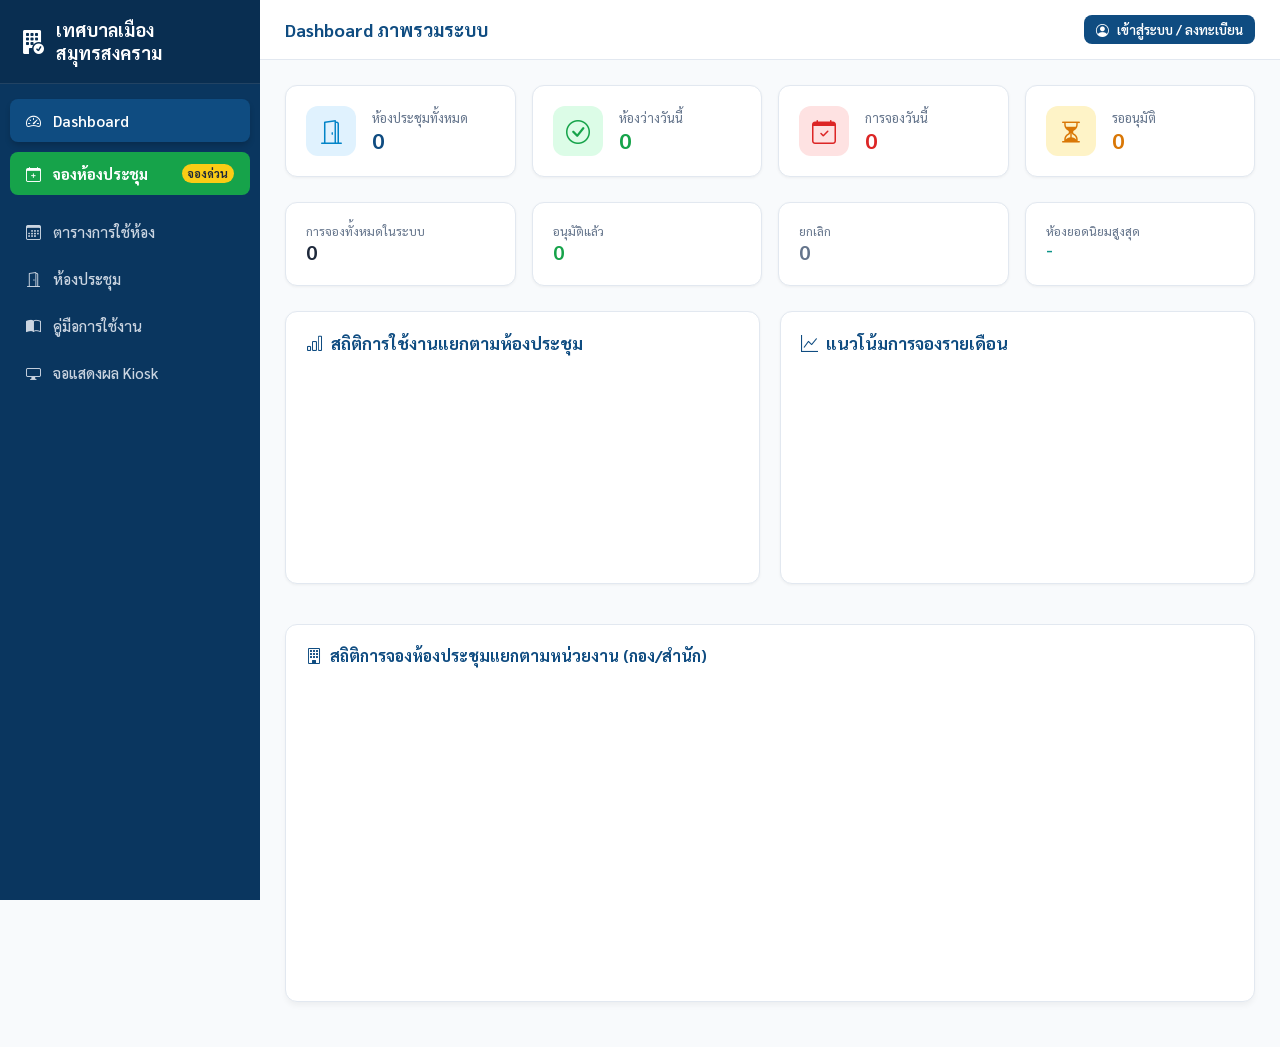
==== commit 5c80002a: "Update index.html" ====
--- a/index.html
+++ b/index.html
@@ -165,9 +165,11 @@
 
   <!-- Sidebar Navigation -->
   <div class="sidebar" id="sidebar">
-    <div class="sidebar-brand">
-      <i class="bi bi-building-fill-check"></i>
-      <span id="orgNameLabel">เทศบาลเมืองสมุทรสงคราม</span>
+   <div class="sidebar-brand" style="display: flex; align-items: center; gap: 12px; padding: 18px 20px;">
+      <!-- รูปภาพโลโก้ (ถ้าไม่มีจะใช้ไอคอนอาคารเป็นค่าเริ่มต้น) -->
+      <img id="sidebarLogoImg" src="" alt="Logo" style="display: none; width: 38px; height: 38px; object-fit: contain; border-radius: 6px; background: #fff; padding: 2px;">
+      <i id="sidebarLogoIcon" class="bi bi-building-fill-check" style="font-size: 24px;"></i>
+      <span id="orgNameLabel" style="line-height: 1.3;">เทศบาลเมืองสมุทรสงคราม</span>
     </div>
     <div class="sidebar-menu">
       <button type="button" class="nav-item active" data-view="dashboard" onclick="navigateTo('dashboard')">
@@ -603,6 +605,18 @@
             <div class="card-header"><div class="card-title"><i class="bi bi-sliders"></i> ตั้งค่าพารามิเตอร์ระบบ</div></div>
             <form onsubmit="submitAdminSettings(event)">
               <div class="form-group mb-3"><label>ชื่อหน่วยงาน / องค์กร</label><input type="text" id="setOrgName" class="form-control" required></div>
+              <!-- ฟิลด์อัปโหลดโลโก้เทศบาล -->
+              <div class="form-group mb-3" style="background: #f8fafc; padding: 15px; border-radius: 10px; border: 1px solid #e2e8f0;">
+                <label style="font-weight: 700; color: var(--primary);"><i class="bi bi-image"></i> โลโก้เทศบาล / ตราสัญลักษณ์หน่วยงาน</label>
+                <div style="display: flex; align-items: center; gap: 15px; margin-top: 8px;">
+                  <img id="settingLogoPreview" src="" alt="Logo Preview" style="width: 60px; height: 60px; object-fit: contain; border: 1px solid #cbd5e1; border-radius: 8px; background: #fff; padding: 4px; display: none;">
+                  <div style="flex-grow: 1;">
+                    <input type="file" id="setLogoFile" class="form-control mb-2" accept="image/*" onchange="handleLogoFileSelect(event)">
+                    <input type="text" id="setLogoUrl" class="form-control" placeholder="หรือระบุ URL รูปภาพโลโก้โดยตรง (https://...)">
+                  </div>
+                </div>
+                <small class="text-muted">แนะนำเป็นไฟล์ภาพโปร่งใส PNG หรือ JPG ขนาดประมาณ 200x200 พิกเซล</small>
+              </div>
               <div class="form-group mb-3"><label>URL เว็บไซต์หลัก (Frontend URL บน GitHub Pages)</label><input type="url" id="setFrontendUrl" class="form-control" placeholder="https://smskcityservices.github.io/..."></div>
               <div class="form-grid">
                 <div class="form-group"><label>เวลาเปิดทำการ</label><input type="time" id="setOpenHour" class="form-control" required></div>
@@ -758,9 +772,12 @@
           
           <!-- Kiosk Header -->
           <div style="display: flex; justify-content: space-between; align-items: center; border-bottom: 2px solid #334155; padding-bottom: 15px; margin-bottom: 25px;">
-            <div>
-              <h1 id="kioskOrgName" style="font-size: 26px; font-weight: 700; margin: 0; color: #38bdf8;">เทศบาลเมืองสมุทรสงคราม</h1>
-              <p style="font-size: 14px; color: #94a3b8; margin: 4px 0 0 0;"><i class="bi bi-display"></i> ระบบแสดงสถานะห้องประชุมออนไลน์ (Kiosk Mode)</p>
+            <div style="display: flex; align-items: center; gap: 16px;">
+              <!-- โลโก้ในหน้า Kiosk -->
+              <img id="kioskLogoImg" src="" alt="Logo" style="display: none; width: 55px; height: 55px; object-fit: contain; border-radius: 8px; background: #fff; padding: 4px;">
+              <div>
+                <h1 id="kioskOrgName" style="font-size: 26px; font-weight: 700; margin: 0; color: #38bdf8;">เทศบาลเมืองสมุทรสงคราม</h1>
+                <p style="font-size: 14px; color: #94a3b8; margin: 4px 0 0 0;"><i class="bi bi-display"></i> ระบบแสดงสถานะห้องประชุมออนไลน์ (Kiosk Mode)</p>
             </div>
             <div style="text-align: right; display: flex; align-items: center; gap: 20px;">
               <div>
@@ -790,6 +807,9 @@
   <!-- Modal: Login / Register -->
   <div class="modal-backdrop" id="loginModal">
     <div class="modal-box" style="max-width: 440px;">
+      <div style="text-align: center; margin-bottom: 12px;">
+        <img id="loginLogoImg" src="" alt="Logo" style="display: none; width: 64px; height: 64px; object-fit: contain; margin: 0 auto 8px auto;">
+      </div>
       <div style="display: flex; justify-content: space-between; align-items: center; margin-bottom: 20px;">
         <h3 style="font-size: 18px; color: var(--primary); font-weight: 700;"><i class="bi bi-lock"></i> เข้าสู่ระบบบุคลากร / ลงทะเบียน</h3>
         <button type="button" class="btn btn-outline btn-sm" onclick="closeModal('loginModal')"><i class="bi bi-x-lg"></i></button>
